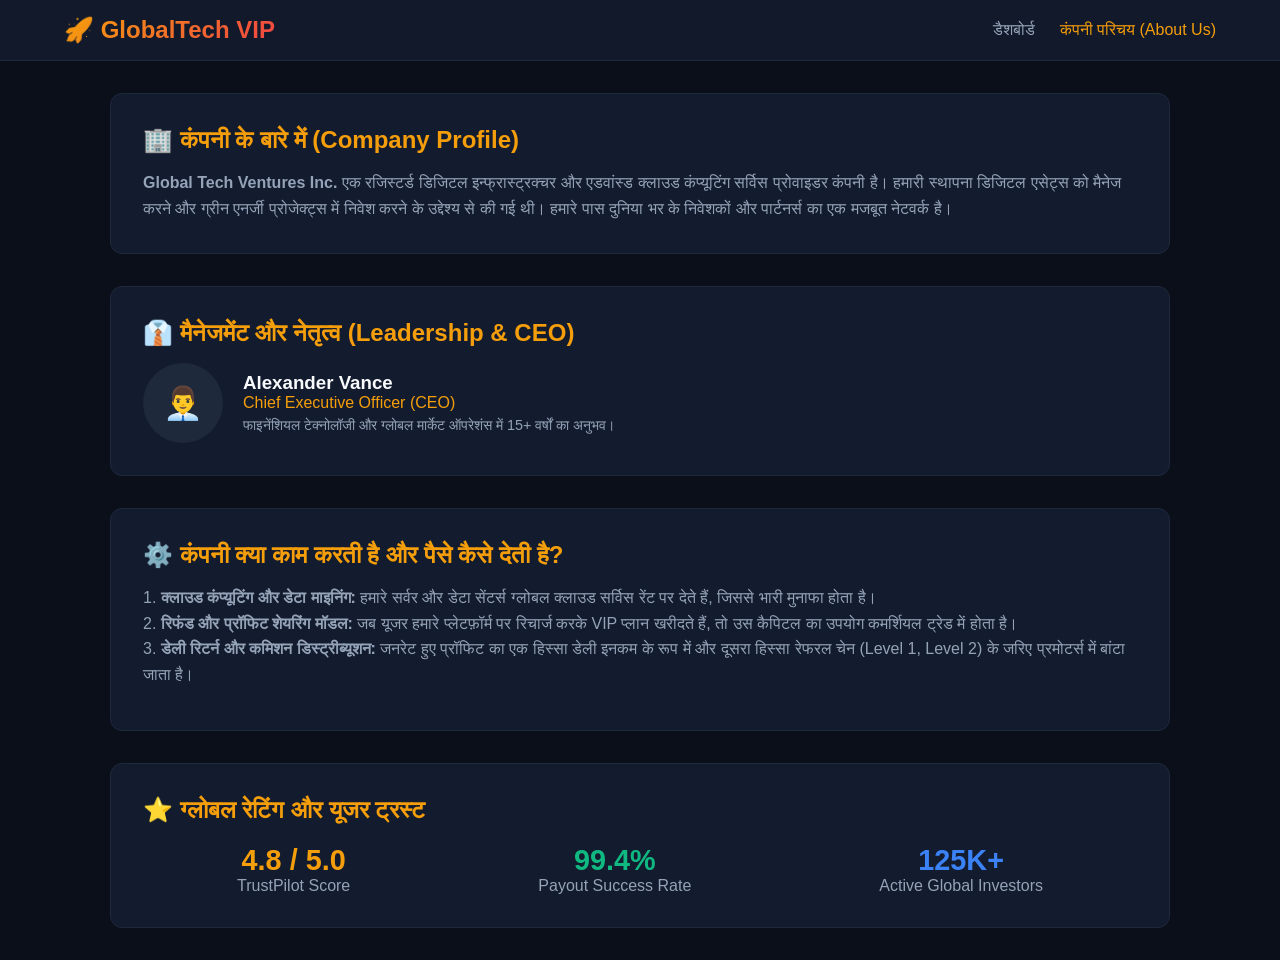
==== about.html @ df25476b "Add about.html with company information" ====
<!DOCTYPE html>
<html lang="hi">
<head>
  <meta charset="UTF-8">
  <meta name="viewport" content="width=device-width, initial-scale=1.0">
  <title>About Us - Global Tech Ventures</title>
  <link rel="stylesheet" href="style.css">
</head>
<body>

  <!-- Navigation Bar -->
  <header>
    <div class="logo">🚀 GlobalTech VIP</div>
    <nav>
      <a href="index.html">डैशबोर्ड</a>
      <a href="about.html" class="active">कंपनी परिचय (About Us)</a>
    </nav>
  </header>

  <div class="container">
    
    <!-- Company Overview -->
    <div class="card">
      <h2>🏢 कंपनी के बारे में (Company Profile)</h2>
      <p style="line-height: 1.6; color: var(--text-muted);">
        <strong>Global Tech Ventures Inc.</strong> एक रजिस्टर्ड डिजिटल इन्फ्रास्ट्रक्चर और एडवांस्ड क्लाउड कंप्यूटिंग सर्विस प्रोवाइडर कंपनी है। हमारी स्थापना डिजिटल एसेट्स को मैनेज करने और ग्रीन एनर्जी प्रोजेक्ट्स में निवेश करने के उद्देश्य से की गई थी। हमारे पास दुनिया भर के निवेशकों और पार्टनर्स का एक मजबूत नेटवर्क है।
      </p>
    </div>

    <!-- CEO & Leadership -->
    <div class="card">
      <h2>👔 मैनेजमेंट और नेतृत्व (Leadership & CEO)</h2>
      <div style="display: flex; align-items: center; gap: 20px; margin-top: 15px;">
        <div style="background: #1e293b; width: 80px; height: 80px; border-radius: 50%; display: flex; align-items: center; justify-content: center; font-size: 2rem;">👨‍💼</div>
        <div>
          <h3>Alexander Vance</h3>
          <p style="color: var(--accent-gold);">Chief Executive Officer (CEO)</p>
          <p style="color: var(--text-muted); font-size: 0.9rem; margin-top: 5px;">फाइनेंशियल टेक्नोलॉजी और ग्लोबल मार्केट ऑपरेशंस में 15+ वर्षों का अनुभव।</p>
        </div>
      </div>
    </div>

    <!-- How Company Generates Revenue & Pays Users -->
    <div class="card">
      <h2>⚙️ कंपनी क्या काम करती है और पैसे कैसे देती है?</h2>
      <p style="line-height: 1.6; color: var(--text-muted); margin-bottom: 10px;">
        1. <strong>क्लाउड कंप्यूटिंग और डेटा माइनिंग:</strong> हमारे सर्वर और डेटा सेंटर्स ग्लोबल क्लाउड सर्विस रेंट पर देते हैं, जिससे भारी मुनाफा होता है।<br>
        2. <strong>रिफंड और प्रॉफिट शेयरिंग मॉडल:</strong> जब यूजर हमारे प्लेटफ़ॉर्म पर रिचार्ज करके VIP प्लान खरीदते हैं, तो उस कैपिटल का उपयोग कमर्शियल ट्रेड में होता है।<br>
        3. <strong>डेली रिटर्न और कमिशन डिस्ट्रीब्यूशन:</strong> जनरेट हुए प्रॉफिट का एक हिस्सा डेली इनकम के रूप में और दूसरा हिस्सा रेफरल चेन (Level 1, Level 2) के जरिए प्रमोटर्स में बांटा जाता है।
      </p>
    </div>

    <!-- Ratings & Trust Score -->
    <div class="card">
      <h2>⭐ ग्लोबल रेटिंग और यूजर ट्रस्ट</h2>
      <div style="display: flex; justify-content: space-around; text-align: center; margin-top: 20px;">
        <div>
          <h3 style="color: var(--accent-gold); font-size: 1.8rem;">4.8 / 5.0</h3>
          <p style="color: var(--text-muted);">TrustPilot Score</p>
        </div>
        <div>
          <h3 style="color: #10b981; font-size: 1.8rem;">99.4%</h3>
          <p style="color: var(--text-muted);">Payout Success Rate</p>
        </div>
        <div>
          <h3 style="color: var(--accent-blue); font-size: 1.8rem;">125K+</h3>
          <p style="color: var(--text-muted);">Active Global Investors</p>
        </div>
      </div>
    </div>

  </div>

  <script src="app.js"></script>
</body>
</html>
---- style.css ----
:root {
  --bg-color: #0b0f19;
  --card-bg: #131b2e;
  --accent-gold: #f59e0b;
  --accent-blue: #3b82f6;
  --text-main: #f8fafc;
  --text-muted: #94a3b8;
  --border-color: #1e293b;
}

* {
  box-sizing: border-box;
  margin: 0;
  padding: 0;
  font-family: 'Segoe UI', Tahoma, Geneva, Verdana, sans-serif;
}

body {
  background-color: var(--bg-color);
  color: var(--text-main);
  min-height: 100vh;
}

/* Header & Navbar */
header {
  display: flex;
  justify-content: space-between;
  align-items: center;
  padding: 1rem 5%;
  background: rgba(19, 27, 46, 0.9);
  backdrop-filter: blur(10px);
  border-bottom: 1px solid var(--border-color);
  position: sticky;
  top: 0;
  z-index: 100;
}

.logo {
  font-size: 1.5rem;
  font-weight: bold;
  background: linear-gradient(135deg, #f59e0b, #ef4444);
  -webkit-background-clip: text;
  -webkit-text-fill-color: transparent;
}

nav a {
  color: var(--text-muted);
  text-decoration: none;
  margin-left: 20px;
  font-weight: 500;
  transition: color 0.3s;
}

nav a:hover, nav a.active {
  color: var(--accent-gold);
}

/* Main Container */
.container {
  max-width: 1100px;
  margin: 2rem auto;
  padding: 0 20px;
}

/* Hero Section */
.hero {
  text-align: center;
  padding: 3rem 1rem;
  background: linear-gradient(180deg, rgba(59, 130, 246, 0.1), transparent);
  border-radius: 16px;
  border: 1px solid var(--border-color);
  margin-bottom: 2rem;
}

.hero h1 {
  font-size: 2.5rem;
  margin-bottom: 1rem;
  color: #fff;
}

.hero p {
  color: var(--text-muted);
  font-size: 1.1rem;
  max-width: 600px;
  margin: 0 auto 1.5rem auto;
}

/* Cards & Panels */
.card {
  background: var(--card-bg);
  border: 1px solid var(--border-color);
  border-radius: 12px;
  padding: 2rem;
  margin-bottom: 2rem;
}

.card h2 {
  margin-bottom: 1rem;
  color: var(--accent-gold);
}

/* Forms & Inputs */
input, select {
  width: 100%;
  padding: 12px;
  margin: 10px 0;
  background: #0f172a;
  border: 1px solid var(--border-color);
  border-radius: 8px;
  color: #fff;
  font-size: 1rem;
}

button {
  background: linear-gradient(135deg, #f59e0b, #d97706);
  color: #000;
  border: none;
  padding: 12px 24px;
  border-radius: 8px;
  font-weight: bold;
  cursor: pointer;
  width: 100%;
  font-size: 1rem;
  transition: opacity 0.3s;
}

button:hover {
  opacity: 0.9;
}

/* About Company Grid */
.grid-2 {
  display: grid;
  grid-template-columns: 1fr 1fr;
  gap: 2rem;
}

@media(max-width: 768px) {
  .grid-2 {
    grid-template-columns: 1fr;
  }
}
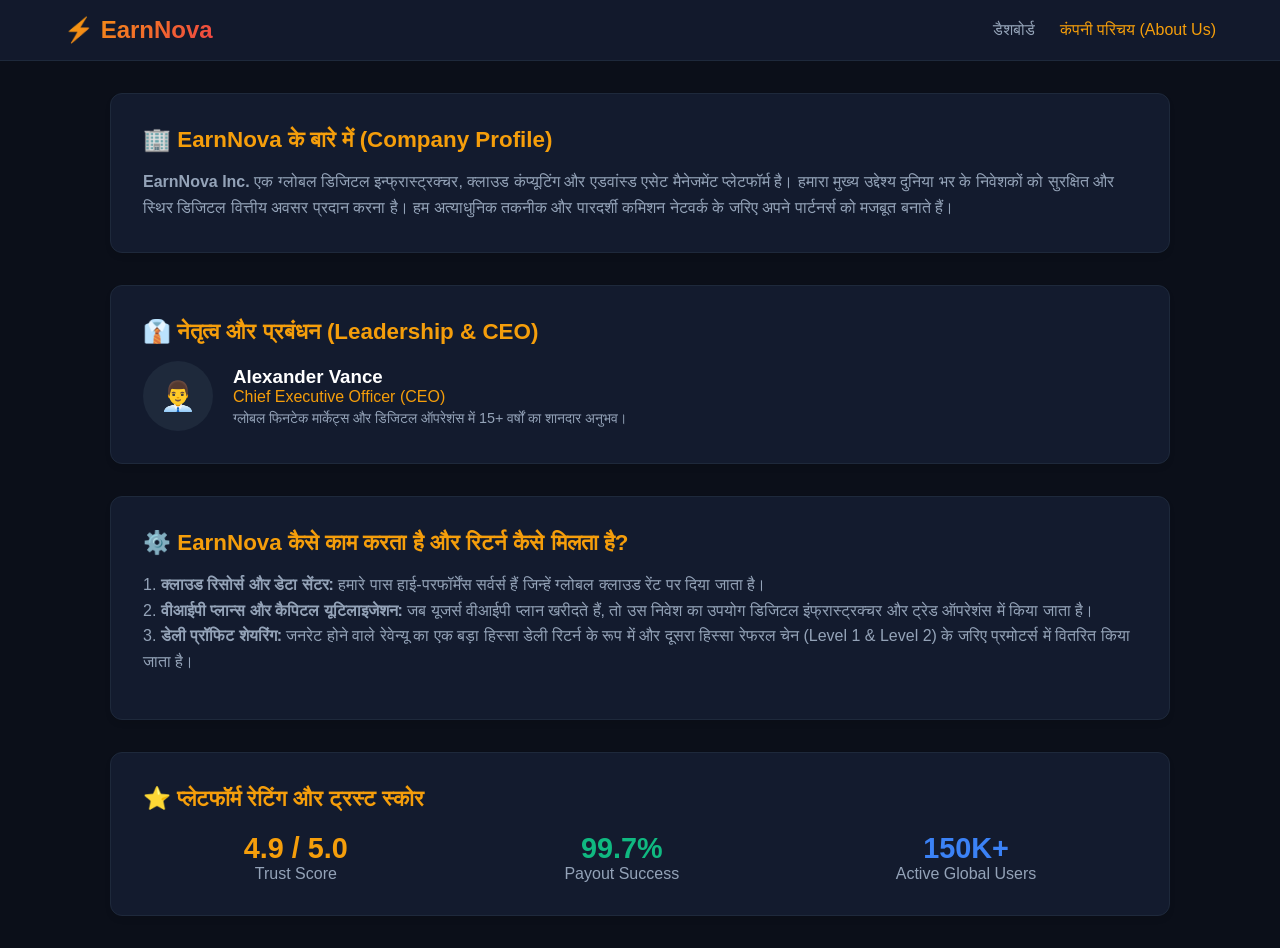
==== commit f92eace9: "Rebrand Global Tech Ventures to EarnNova Updated company name and related content to reflect the new" ====
--- a/about.html
+++ b/about.html
@@ -3,14 +3,14 @@
 <head>
   <meta charset="UTF-8">
   <meta name="viewport" content="width=device-width, initial-scale=1.0">
-  <title>About Us - Global Tech Ventures</title>
+  <title>About Us | EarnNova</title>
   <link rel="stylesheet" href="style.css">
 </head>
 <body>
 
   <!-- Navigation Bar -->
   <header>
-    <div class="logo">🚀 GlobalTech VIP</div>
+    <div class="logo">⚡ EarnNova</div>
     <nav>
       <a href="index.html">डैशबोर्ड</a>
       <a href="about.html" class="active">कंपनी परिचय (About Us)</a>
@@ -19,52 +19,52 @@
 
   <div class="container">
     
-    <!-- Company Overview -->
+    <!-- Company Profile -->
     <div class="card">
-      <h2>🏢 कंपनी के बारे में (Company Profile)</h2>
+      <h2>🏢 EarnNova के बारे में (Company Profile)</h2>
       <p style="line-height: 1.6; color: var(--text-muted);">
-        <strong>Global Tech Ventures Inc.</strong> एक रजिस्टर्ड डिजिटल इन्फ्रास्ट्रक्चर और एडवांस्ड क्लाउड कंप्यूटिंग सर्विस प्रोवाइडर कंपनी है। हमारी स्थापना डिजिटल एसेट्स को मैनेज करने और ग्रीन एनर्जी प्रोजेक्ट्स में निवेश करने के उद्देश्य से की गई थी। हमारे पास दुनिया भर के निवेशकों और पार्टनर्स का एक मजबूत नेटवर्क है।
+        <strong>EarnNova Inc.</strong> एक ग्लोबल डिजिटल इन्फ्रास्ट्रक्चर, क्लाउड कंप्यूटिंग और एडवांस्ड एसेट मैनेजमेंट प्लेटफॉर्म है। हमारा मुख्य उद्देश्य दुनिया भर के निवेशकों को सुरक्षित और स्थिर डिजिटल वित्तीय अवसर प्रदान करना है। हम अत्याधुनिक तकनीक और पारदर्शी कमिशन नेटवर्क के जरिए अपने पार्टनर्स को मजबूत बनाते हैं।
       </p>
     </div>
 
     <!-- CEO & Leadership -->
     <div class="card">
-      <h2>👔 मैनेजमेंट और नेतृत्व (Leadership & CEO)</h2>
-      <div style="display: flex; align-items: center; gap: 20px; margin-top: 15px;">
-        <div style="background: #1e293b; width: 80px; height: 80px; border-radius: 50%; display: flex; align-items: center; justify-content: center; font-size: 2rem;">👨‍💼</div>
+      <h2>👔 नेतृत्व और प्रबंधन (Leadership & CEO)</h2>
+      <div style="display: flex; align-items: center; gap: 20px; margin-top: 15px; flex-wrap: wrap;">
+        <div style="background: #1e293b; width: 70px; height: 70px; border-radius: 50%; display: flex; align-items: center; justify-content: center; font-size: 1.8rem;">👨‍💼</div>
         <div>
-          <h3>Alexander Vance</h3>
+          <h3 style="color: #fff;">Alexander Vance</h3>
           <p style="color: var(--accent-gold);">Chief Executive Officer (CEO)</p>
-          <p style="color: var(--text-muted); font-size: 0.9rem; margin-top: 5px;">फाइनेंशियल टेक्नोलॉजी और ग्लोबल मार्केट ऑपरेशंस में 15+ वर्षों का अनुभव।</p>
+          <p style="color: var(--text-muted); font-size: 0.9rem; margin-top: 4px;">ग्लोबल फिनटेक मार्केट्स और डिजिटल ऑपरेशंस में 15+ वर्षों का शानदार अनुभव।</p>
         </div>
       </div>
     </div>
 
-    <!-- How Company Generates Revenue & Pays Users -->
+    <!-- Business Model & Earning System -->
     <div class="card">
-      <h2>⚙️ कंपनी क्या काम करती है और पैसे कैसे देती है?</h2>
-      <p style="line-height: 1.6; color: var(--text-muted); margin-bottom: 10px;">
-        1. <strong>क्लाउड कंप्यूटिंग और डेटा माइनिंग:</strong> हमारे सर्वर और डेटा सेंटर्स ग्लोबल क्लाउड सर्विस रेंट पर देते हैं, जिससे भारी मुनाफा होता है।<br>
-        2. <strong>रिफंड और प्रॉफिट शेयरिंग मॉडल:</strong> जब यूजर हमारे प्लेटफ़ॉर्म पर रिचार्ज करके VIP प्लान खरीदते हैं, तो उस कैपिटल का उपयोग कमर्शियल ट्रेड में होता है।<br>
-        3. <strong>डेली रिटर्न और कमिशन डिस्ट्रीब्यूशन:</strong> जनरेट हुए प्रॉफिट का एक हिस्सा डेली इनकम के रूप में और दूसरा हिस्सा रेफरल चेन (Level 1, Level 2) के जरिए प्रमोटर्स में बांटा जाता है।
+      <h2>⚙️ EarnNova कैसे काम करता है और रिटर्न कैसे मिलता है?</h2>
+      <p style="line-height: 1.6; color: var(--text-muted); margin-bottom: 12px;">
+        1. <strong>क्लाउड रिसोर्स और डेटा सेंटर:</strong> हमारे पास हाई-परफॉर्मेंस सर्वर्स हैं जिन्हें ग्लोबल क्लाउड रेंट पर दिया जाता है।<br>
+        2. <strong>वीआईपी प्लान्स और कैपिटल यूटिलाइजेशन:</strong> जब यूजर्स वीआईपी प्लान खरीदते हैं, तो उस निवेश का उपयोग डिजिटल इंफ्रास्ट्रक्चर और ट्रेड ऑपरेशंस में किया जाता है।<br>
+        3. <strong>डेली प्रॉफिट शेयरिंग:</strong> जनरेट होने वाले रेवेन्यू का एक बड़ा हिस्सा डेली रिटर्न के रूप में और दूसरा हिस्सा रेफरल चेन (Level 1 & Level 2) के जरिए प्रमोटर्स में वितरित किया जाता है।
       </p>
     </div>
 
-    <!-- Ratings & Trust Score -->
+    <!-- Global Ratings & Trust -->
     <div class="card">
-      <h2>⭐ ग्लोबल रेटिंग और यूजर ट्रस्ट</h2>
-      <div style="display: flex; justify-content: space-around; text-align: center; margin-top: 20px;">
+      <h2>⭐ प्लेटफॉर्म रेटिंग और ट्रस्ट स्कोर</h2>
+      <div style="display: flex; justify-content: space-around; text-align: center; margin-top: 20px; flex-wrap: wrap; gap: 15px;">
         <div>
-          <h3 style="color: var(--accent-gold); font-size: 1.8rem;">4.8 / 5.0</h3>
-          <p style="color: var(--text-muted);">TrustPilot Score</p>
+          <h3 style="color: var(--accent-gold); font-size: 1.8rem;">4.9 / 5.0</h3>
+          <p style="color: var(--text-muted);">Trust Score</p>
         </div>
         <div>
-          <h3 style="color: #10b981; font-size: 1.8rem;">99.4%</h3>
-          <p style="color: var(--text-muted);">Payout Success Rate</p>
+          <h3 style="color: #10b981; font-size: 1.8rem;">99.7%</h3>
+          <p style="color: var(--text-muted);">Payout Success</p>
         </div>
         <div>
-          <h3 style="color: var(--accent-blue); font-size: 1.8rem;">125K+</h3>
-          <p style="color: var(--text-muted);">Active Global Investors</p>
+          <h3 style="color: #3b82f6; font-size: 1.8rem;">150K+</h3>
+          <p style="color: var(--text-muted);">Active Global Users</p>
         </div>
       </div>
     </div>
--- a/style.css
+++ b/style.css
@@ -2,6 +2,7 @@
   --bg-color: #0b0f19;
   --card-bg: #131b2e;
   --accent-gold: #f59e0b;
+  --accent-green: #10b981;
   --accent-blue: #3b82f6;
   --text-main: #f8fafc;
   --text-muted: #94a3b8;
@@ -27,7 +28,7 @@
   justify-content: space-between;
   align-items: center;
   padding: 1rem 5%;
-  background: rgba(19, 27, 46, 0.9);
+  background: rgba(19, 27, 46, 0.95);
   backdrop-filter: blur(10px);
   border-bottom: 1px solid var(--border-color);
   position: sticky;
@@ -62,41 +63,20 @@
   padding: 0 20px;
 }
 
-/* Hero Section */
-.hero {
-  text-align: center;
-  padding: 3rem 1rem;
-  background: linear-gradient(180deg, rgba(59, 130, 246, 0.1), transparent);
-  border-radius: 16px;
-  border: 1px solid var(--border-color);
-  margin-bottom: 2rem;
-}
-
-.hero h1 {
-  font-size: 2.5rem;
-  margin-bottom: 1rem;
-  color: #fff;
-}
-
-.hero p {
-  color: var(--text-muted);
-  font-size: 1.1rem;
-  max-width: 600px;
-  margin: 0 auto 1.5rem auto;
-}
-
-/* Cards & Panels */
+/* Cards */
 .card {
   background: var(--card-bg);
   border: 1px solid var(--border-color);
   border-radius: 12px;
   padding: 2rem;
   margin-bottom: 2rem;
+  box-shadow: 0 4px 6px -1px rgba(0, 0, 0, 0.1);
 }
 
 .card h2 {
   margin-bottom: 1rem;
   color: var(--accent-gold);
+  font-size: 1.4rem;
 }
 
 /* Forms & Inputs */
@@ -128,7 +108,7 @@
   opacity: 0.9;
 }
 
-/* About Company Grid */
+/* Grid Layouts */
 .grid-2 {
   display: grid;
   grid-template-columns: 1fr 1fr;
@@ -139,4 +119,4 @@
   .grid-2 {
     grid-template-columns: 1fr;
   }
-}
+  }
